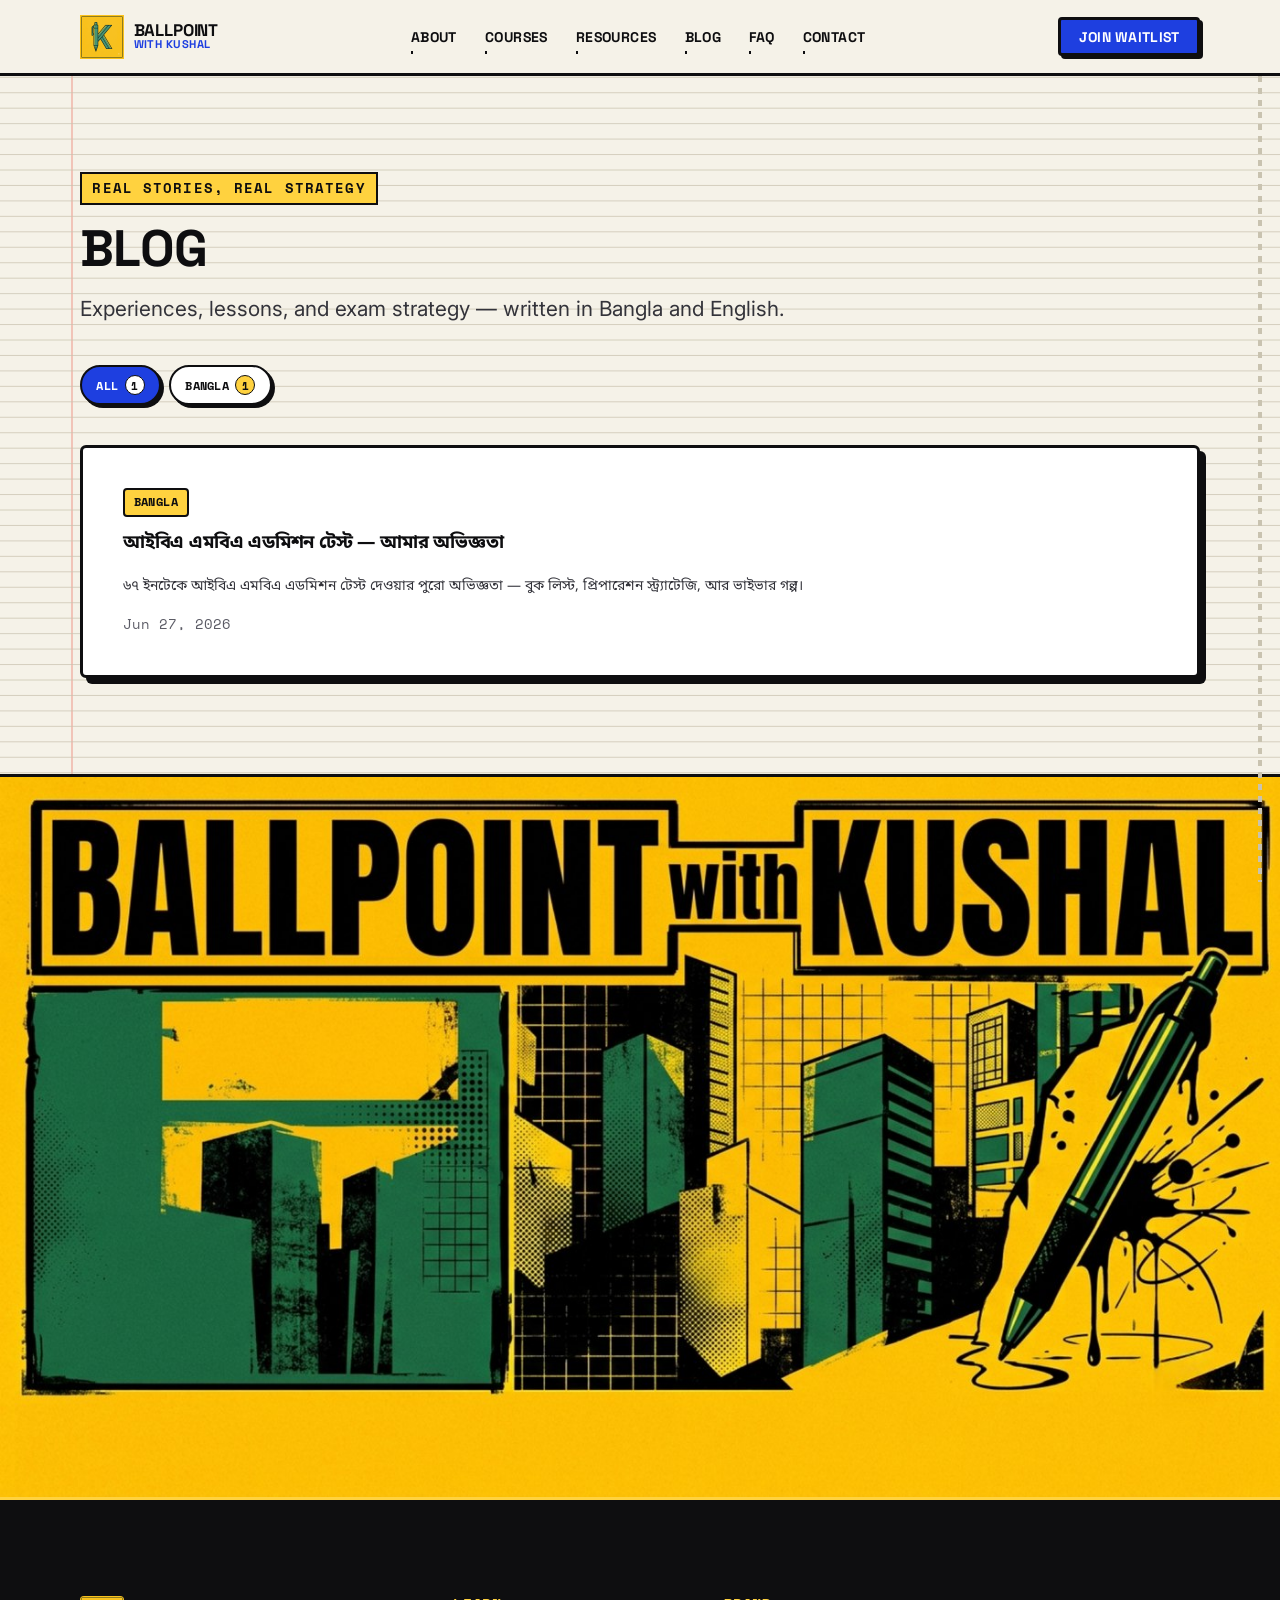
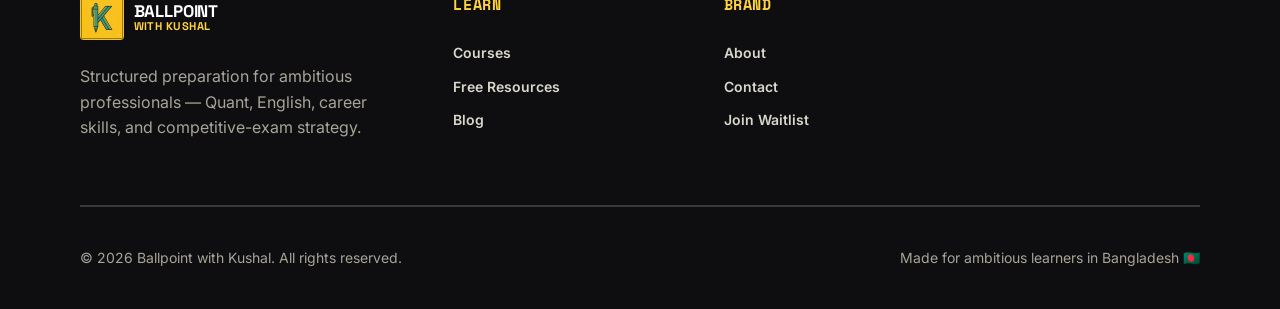
==== blog.html @ 102af257 "Add files via upload" ====
<!DOCTYPE html>
<html lang="en">
<head>
  <meta charset="UTF-8" />
  <meta name="viewport" content="width=device-width, initial-scale=1.0" />
  <title>Blog — Ballpoint with Kushal</title>
  <meta name="description" content="Real experiences, exam strategy, and lessons from IBA MBA admission, bank job preparation, and self-study — written in Bangla and English." />
  <meta property="og:title" content="Blog — Ballpoint with Kushal" />
  <meta property="og:description" content="Real experiences and exam strategy, in Bangla and English." />
  <meta property="og:image" content="assets/images/og-image.svg" />
  <meta name="theme-color" content="#0E0E10" />
  <link rel="icon" type="image/png" sizes="32x32" href="assets/logos/favicon-32.png" />
  <link rel="icon" type="image/png" sizes="64x64" href="assets/logos/favicon-64.png" />

  <link rel="preconnect" href="https://fonts.googleapis.com" />
  <link rel="preconnect" href="https://fonts.gstatic.com" crossorigin />
  <link href="https://fonts.googleapis.com/css2?family=Inter:wght@400;500;600;700&family=Space+Grotesk:wght@500;600;700&family=Space+Mono:wght@400;700&family=Noto+Sans+Bengali:wght@400;500;600;700&display=swap" rel="stylesheet" />

  <link rel="stylesheet" href="css/styles.css" />
  <link rel="stylesheet" href="css/components.css" />
  <link rel="stylesheet" href="css/utilities.css" />
  <link rel="stylesheet" href="css/responsive.css" />
  <link rel="stylesheet" href="css/library.css" />
  <link rel="stylesheet" href="css/blog.css" />
</head>

<body>
  <a class="skip-link" href="#main">Skip to content</a>
  <div class="bg-grid" aria-hidden="true" id="bgGrid"></div>

  <header class="navbar" id="top">
    <nav class="container navbar__inner" aria-label="Primary">
      <a class="navbar__logo" href="index.html" aria-label="Ballpoint with Kushal — home">
        <img src="assets/logos/logo-icon.png" alt="" width="44" height="44" />
        <span class="navbar__logo-text"><strong>BALLPOINT</strong><span>WITH KUSHAL</span></span>
      </a>
      <ul class="navbar__links">
        <li><a href="index.html#about">About</a></li>
        <li><a href="index.html#courses">Courses</a></li>
        <li><a href="resources.html">Resources</a></li>
        <li><a href="blog.html">Blog</a></li>
        <li><a href="index.html#faq">FAQ</a></li>
        <li><a href="index.html#contact">Contact</a></li>
      </ul>
      <div class="navbar__actions">
        <a class="btn btn--primary btn--sm" href="index.html#waitlist">Join Waitlist</a>
      </div>
      <button class="hamburger" aria-label="Open menu" aria-controls="mobileDrawer" aria-expanded="false">
        <span></span><span></span><span></span>
      </button>
    </nav>
  </header>

  <div class="mobile-drawer" id="mobileDrawer">
    <a href="index.html#about">About</a>
    <a href="index.html#courses">Courses</a>
    <a href="resources.html">Resources</a>
    <a href="blog.html">Blog</a>
    <a href="index.html#faq">FAQ</a>
    <a href="index.html#contact">Contact</a>
    <a class="btn btn--primary btn--full mt-sm" href="index.html#waitlist">Join Waitlist</a>
  </div>

  <div class="scroll-rule" aria-hidden="true"></div>
  <div class="scroll-ball" id="scrollBall" aria-hidden="true">
    <svg class="nib-body" viewBox="0 0 28 28" xmlns="http://www.w3.org/2000/svg">
      <rect x="9" y="2" width="10" height="18" rx="2" fill="#1E3FE0" stroke="#0E0E10" stroke-width="2"/>
      <polygon points="9,20 19,20 14,27" fill="#0E0E10"/>
    </svg>
  </div>

  <main id="main">
    <!-- ==================================================================
         BLOG LISTING
         The ONLY files you touch to publish a new post:
         1. Write the post as a .md file, save it in /blog
         2. Add one entry to data/blog.json pointing at that file
         That's it — this page and post.html do the rest automatically.
         ================================================================== -->
    <section class="section lib-hero" aria-labelledby="blog-title">
      <div class="container">
        <div class="section-head" data-reveal>
          <span class="eyebrow">Real stories, real strategy</span>
          <h1 id="blog-title">Blog</h1>
          <p>Experiences, lessons, and exam strategy — written in Bangla and English.</p>
        </div>

        <div class="lib-controls" data-reveal data-reveal-delay="1">
          <div class="lib-filters" id="langFilters"></div>
        </div>

        <div class="blog-grid" id="blogGrid" aria-live="polite"></div>
        <div class="lib-empty" id="blogEmpty">No posts in this language yet.</div>
      </div>
    </section>
  </main>

  <footer class="footer" aria-label="Footer">
    <div class="footer__poster">
      <img src="assets/images/footer-poster.jpg" alt="Ballpoint with Kushal — brand artwork" loading="lazy" />
    </div>
    <div class="container">
      <div class="footer__grid">
        <div class="footer__brand">
          <div class="footer__logo">
            <img src="assets/logos/logo-icon.png" alt="" width="44" height="44" />
            <span class="navbar__logo-text footer__logo-text"><strong>BALLPOINT</strong><span>WITH KUSHAL</span></span>
          </div>
          <p>Structured preparation for ambitious professionals — Quant, English, career skills, and competitive-exam strategy.</p>
        </div>
        <div class="footer__col">
          <h4>Learn</h4>
          <a href="index.html#courses">Courses</a>
          <a href="resources.html">Free Resources</a>
          <a href="blog.html">Blog</a>
        </div>
        <div class="footer__col">
          <h4>Brand</h4>
          <a href="index.html#about">About</a>
          <a href="index.html#contact">Contact</a>
          <a href="index.html#waitlist">Join Waitlist</a>
        </div>
      </div>
      <div class="footer__bottom">
        <span>© <span data-year>2026</span> Ballpoint with Kushal. All rights reserved.</span>
        <span>Made for ambitious learners in Bangladesh 🇧🇩</span>
      </div>
    </div>
  </footer>

  <script src="js/navigation.js" defer></script>
  <script src="js/animations.js" defer></script>
  <script src="js/blog.js" defer></script>
</body>
</html>
---- css/styles.css ----
/* ============================================================================
   BALLPOINT WITH KUSHAL — styles.css  (NEOBRUTALIST EDITION)
   Base layer: design tokens, reset, typography, layout primitives.

   DESIGN DIRECTION
   The brand is a ballpoint pen marking an exam paper: thick ink borders,
   hard offset shadows (no blur), warm paper background, and one loud
   accent colour pulled straight from the hero portrait's halftone yellow.
   Nothing here is rounded-soft or gradient-blurred on purpose — that was
   the old direction. This is closer to a stamped answer sheet than a SaaS
   landing page.

   HOW THIS FILE IS ORGANISED
   1. Design tokens (CSS variables)  <-- EDIT COLOURS, FONTS & SPACING HERE ONLY
   2. Reset & base elements
   3. Typography
   4. Layout primitives (container, section, grid)
   5. Section-specific base styles
   ============================================================================ */

/* ----------------------------------------------------------------------------
   1. DESIGN TOKENS  —  the ONLY place you should change colours / fonts / spacing
   ---------------------------------------------------------------------------- */
:root {
  /* Brand colours — pulled from the hero portrait's duotone treatment */
  --ink: #0E0E10;              /* near-black: text, borders, default ink */
  --paper: #F5F2E8;            /* warm off-white: page background, "paper" */
  --paper-alt: #ECE6D6;        /* slightly deeper paper tone for alt sections */
  --ballpoint: #1E3FE0;        /* saturated true blue: primary accent */
  --ballpoint-dark: #142BA0;
  --exam-yellow: #FFD23F;      /* halftone yellow from the hero art: highlight accent */
  --correct-green: #0F8A4F;    /* exam-pass green: secondary accent */
  --alert-red: #E8432F;        /* used sparingly: "problem" column, urgent CTAs */
  --white: #FFFFFF;

  /* Legacy variable names kept as aliases so nothing silently breaks if a
     class still references the old soft-theme tokens. */
  --color-primary: var(--ballpoint);
  --color-primary-dark: var(--ballpoint-dark);
  --color-primary-light: #DCE3FB;
  --color-secondary: var(--correct-green);
  --color-secondary-dark: #0B6B3D;
  --color-secondary-light: #D6F0E1;
  --color-text: var(--ink);
  --color-text-soft: #33333A;
  --color-text-muted: #5C5C66;
  --color-bg: var(--paper);
  --color-surface: var(--white);
  --color-border: var(--ink);
  --color-border-soft: #C9C3B0;

  /* Old gradient tokens are retired — neobrutalism uses flat colour, not
     gradients or blur. Kept defined (flat, not blurred) only so any
     leftover .text-gradient usage doesn't break visually. */
  --gradient-brand: var(--ballpoint);
  --gradient-brand-soft: var(--exam-yellow);

  /* Typography
     Display: Space Grotesk — blocky, geometric, exam-paper energy
     Body:    Inter — stays neutral and readable
     Mono:    Space Mono — question numbers, stats, meta tags */
  --font-display: 'Space Grotesk', 'Arial Black', sans-serif;
  --font-body: 'Inter', system-ui, sans-serif;
  --font-mono: 'Space Mono', 'Courier New', monospace;
  --font-bangla: 'Noto Sans Bengali', 'Inter', system-ui, sans-serif;

  /* Fluid type scale (clamp = scales smoothly between mobile & desktop) */
  --fs-hero: clamp(2.5rem, 6vw + 1rem, 4.75rem);
  --fs-h1: clamp(2.1rem, 3.8vw + 1rem, 3.2rem);
  --fs-h2: clamp(1.7rem, 2.6vw + 0.8rem, 2.6rem);
  --fs-h3: clamp(1.25rem, 1.2vw + 0.8rem, 1.5rem);
  --fs-lead: clamp(1.05rem, 0.6vw + 0.9rem, 1.3rem);
  --fs-body: 1rem;
  --fs-small: 0.875rem;

  /* Spacing scale */
  --space-xs: 0.5rem;
  --space-sm: 1rem;
  --space-md: 1.5rem;
  --space-lg: 2.5rem;
  --space-xl: 4rem;
  --space-2xl: 6rem;

  /* Radius & shadow — neobrutalist: sharp corners, hard offset shadows,
     NO blur, NO soft glow. Shadow is a solid block of ink offset from
     the element, like a card stamped slightly off-register. */
  --radius-sm: 4px;
  --radius-md: 6px;
  --radius-lg: 8px;
  --radius-pill: 999px;       /* kept for status pills/chips only */
  --border-w: 3px;
  --shadow-offset: 6px;
  --shadow-sm: 4px 4px 0 var(--ink);
  --shadow-md: var(--shadow-offset) var(--shadow-offset) 0 var(--ink);
  --shadow-lg: 9px 9px 0 var(--ink);
  --shadow-glow: var(--shadow-offset) var(--shadow-offset) 0 var(--ballpoint);

  /* Layout */
  --container-max: 1200px;
  --navbar-height: 76px;

  /* Motion */
  --ease: cubic-bezier(0.4, 0, 0.2, 1);
  --transition: 0.15s var(--ease);
}

/* ----------------------------------------------------------------------------
   2. RESET & BASE
   ---------------------------------------------------------------------------- */
*, *::before, *::after { box-sizing: border-box; margin: 0; padding: 0; }

html {
  scroll-behavior: smooth;
  scroll-padding-top: var(--navbar-height);
  -webkit-text-size-adjust: 100%;
}

@media (prefers-reduced-motion: reduce) {
  html { scroll-behavior: auto; }
  *, *::before, *::after {
    animation-duration: 0.001ms !important;
    transition-duration: 0.001ms !important;
    animation-iteration-count: 1 !important;
  }
}

body {
  font-family: var(--font-body);
  font-size: var(--fs-body);
  line-height: 1.6;
  color: var(--color-text);
  background: var(--paper);
  -webkit-font-smoothing: antialiased;
  text-rendering: optimizeLegibility;
  overflow-x: hidden;
  position: relative;
}

img, svg, video { max-width: 100%; height: auto; display: block; }
a { color: inherit; text-decoration: none; }
ul { list-style: none; }
button { font-family: inherit; cursor: pointer; border: none; background: none; }
input, textarea, select { font-family: inherit; font-size: inherit; }

/* Accessible focus ring for keyboard navigation — thick and high-contrast,
   matching the brand rather than a generic blue glow */
:focus-visible {
  outline: 3px solid var(--ballpoint);
  outline-offset: 2px;
  border-radius: 2px;
}

.skip-link {
  position: absolute; left: -9999px; top: 0;
  background: var(--ink); color: var(--paper);
  padding: 0.75rem 1.25rem; z-index: 1000;
  font-weight: 700; font-family: var(--font-mono);
}
.skip-link:focus { left: 0; }

/* ----------------------------------------------------------------------------
   3. TYPOGRAPHY
   ---------------------------------------------------------------------------- */
h1, h2, h3, h4 {
  font-family: var(--font-display);
  line-height: 1.08;
  font-weight: 700;
  letter-spacing: -0.01em;
  color: var(--color-text);
}
h1 { font-size: var(--fs-h1); text-transform: uppercase; }
h2 { font-size: var(--fs-h2); text-transform: uppercase; }
h3 { font-size: var(--fs-h3); font-weight: 700; }
p  { color: var(--color-text-soft); }

.lead { font-size: var(--fs-lead); color: var(--color-text-soft); }

/* "Gradient text" helper retired in favour of an animated ballpoint
   highlight mark — the yellow sweeps in left-to-right like a highlighter.
   IMPORTANT: this no longer fires on a fixed page-load timer (that raced
   against the parent [data-reveal] element's own fade-in and could finish
   invisibly before the parent ever became visible). Instead it starts
   at 0% and only animates once animations.js adds .is-revealed to it —
   the same scroll-triggered mechanism used for everything else. */
.text-gradient {
  position: relative;
  color: var(--ink);
  padding: 0.05em 0.2em 0.1em;
  z-index: 0;
}
/* The highlight itself is a separate ::before layer rather than a flat
   background-color, for two reasons: (1) an SVG marker-stroke shape gives
   it a wobbly hand-drawn edge instead of a perfect rectangle, and (2) a
   feTurbulence-based grain filter inside that same SVG gives it real
   surface texture, like ink soaking unevenly into paper, instead of a
   flat digital block of colour. Both are baked into one inline SVG data
   URI so there's no extra image request. */
.text-gradient::before {
  content: "";
  position: absolute;
  left: -0.05em; right: -0.05em; top: 0.08em; bottom: 0.02em;
  z-index: -1;
  background-image: url("data:image/svg+xml,%3Csvg xmlns='http://www.w3.org/2000/svg' viewBox='0 0 400 60' preserveAspectRatio='none'%3E%3Cfilter id='n'%3E%3CfeTurbulence type='fractalNoise' baseFrequency='0.9' numOctaves='2' result='t'/%3E%3CfeColorMatrix in='t' type='matrix' values='0 0 0 0 0  0 0 0 0 0  0 0 0 0 0  0.7 0.7 0.7 0 -0.65'/%3E%3CfeComposite operator='in' in2='SourceGraphic'/%3E%3C/filter%3E%3Cpath id='p' d='M3,11 C2,7 6,4 14,4 L388,3 C395,3 398,8 397,16 L396,46 C397,53 392,57 384,56 L12,57 C5,57 2,53 3,46 Z' fill='%23FFD23F'/%3E%3Cuse href='%23p' filter='url(%23n)' opacity='0.55'/%3E%3C/svg%3E");
  background-repeat: no-repeat;
  background-size: 100% 100%;
  background-position: left center;
  clip-path: inset(0 100% 0 0);
  transition: clip-path 0.6s ease-out;
}
.text-gradient.is-revealed::before {
  clip-path: inset(0 0 0 0);
}
@media (prefers-reduced-motion: reduce) {
  .text-gradient::before { transition: none; clip-path: inset(0 0 0 0); }
}

/* Monospace utility for stats, meta tags, question counters */
.mono { font-family: var(--font-mono); }

/* Bangla content gets the Bengali-script font instead of Inter/Space
   Grotesk, neither of which contain Bengali glyphs and would otherwise
   render as blank tofu boxes. Apply lang="bn" on any wrapping element
   (used by the blog post template). */
[lang="bn"] { font-family: var(--font-bangla); }
[lang="bn"] h1, [lang="bn"] h2, [lang="bn"] h3, [lang="bn"] h4 { font-family: var(--font-bangla); text-transform: none; }

/* ----------------------------------------------------------------------------
   4. LAYOUT PRIMITIVES
   ---------------------------------------------------------------------------- */
.container {
  width: 100%;
  max-width: var(--container-max);
  margin-inline: auto;
  padding-inline: clamp(1.25rem, 4vw, 2.5rem);
}

.section { padding-block: var(--space-2xl); }
.section--tight { padding-block: var(--space-xl); }
.section--alt { background: var(--paper-alt); border-top: var(--border-w) solid var(--ink); border-bottom: var(--border-w) solid var(--ink); }

.section-head { max-width: 720px; margin-bottom: var(--space-lg); }
.section-head--center { margin-inline: auto; text-align: center; }
.eyebrow {
  display: inline-flex;
  align-items: center;
  gap: 0.4em;
  font-family: var(--font-mono);
  font-size: var(--fs-small);
  font-weight: 700;
  letter-spacing: 0.08em;
  text-transform: uppercase;
  color: var(--ink);
  background: var(--exam-yellow);
  border: 2px solid var(--ink);
  padding: 0.2rem 0.65rem;
  margin-bottom: var(--space-sm);
  transform-origin: left center;
  transform: scaleX(0);
  transition: transform 0.35s var(--ease);
}
.eyebrow.is-revealed { transform: scaleX(1); }
@media (prefers-reduced-motion: reduce) {
  .eyebrow { transform: scaleX(1); transition: none; }
}
.section-head p { margin-top: var(--space-sm); font-size: var(--fs-lead); }

.grid { display: grid; gap: var(--space-md); }
.grid--2 { grid-template-columns: repeat(2, 1fr); }
.grid--3 { grid-template-columns: repeat(3, minmax(0, 1fr)); }
.grid--4 { grid-template-columns: repeat(4, minmax(0, 1fr)); }
.grid--auto { grid-template-columns: repeat(auto-fit, minmax(260px, 1fr)); }

/* ----------------------------------------------------------------------------
   5. BACKGROUND — RULED NOTEBOOK GRID
   Replaces the old soft-blob decoration. A fixed full-page backdrop of thin
   ruled lines (like exam/notebook paper), subtle enough to sit behind all
   content without competing with it. Toggled on <body> via main.js so it
   can be paused for prefers-reduced-motion.
   ---------------------------------------------------------------------------- */
.bg-grid {
  position: fixed; inset: 0; z-index: -1; width: 100%; height: 100%;
  pointer-events: none;
}
.bg-grid svg { width: 100%; height: 100%; }
.bg-grid .gline { stroke: var(--color-border-soft); stroke-width: 1; }
.bg-grid .gline--margin { stroke: rgba(232,67,47,0.35); stroke-width: 1.5; }

.bg-decor { position: relative; overflow: hidden; }
.bg-decor > * { position: relative; z-index: 1; }
---- css/components.css ----
/* ============================================================================
   BALLPOINT WITH KUSHAL — components.css  (NEOBRUTALIST EDITION)
   Reusable UI components. Each block is independent — copy a block to reuse a
   component on any page. Components read colours from styles.css tokens.

   CONTENTS
   - Buttons
   - Badges / pills / chips
   - Navbar + hamburger + mobile drawer
   - Hero
   - Feature / value cards
   - Course cards
   - Ebook cards
   - Resource cards
   - YouTube cards
   - Testimonial carousel + stats
   - Forms (waitlist / newsletter / contact)
   - FAQ accordion
   - Footer
   - Scroll progress: ballpoint nib
   - Scroll-reveal animation base
   ============================================================================ */

/* ---------------------------------- BUTTONS -------------------------------- */
.btn {
  display: inline-flex; align-items: center; justify-content: center; gap: 0.5rem;
  font-family: var(--font-display); font-weight: 700; font-size: var(--fs-body);
  text-transform: uppercase; letter-spacing: 0.02em;
  padding: 0.85rem 1.6rem; border-radius: var(--radius-sm);
  border: var(--border-w) solid var(--ink);
  transition: transform var(--transition), box-shadow var(--transition);
  white-space: nowrap; line-height: 1;
  box-shadow: var(--shadow-md);
  position: relative; overflow: hidden;
}
.btn::after {
  content: ""; position: absolute; left: 0; bottom: 0; height: 3px; width: 0;
  background: currentColor; opacity: 0.35;
  transition: width 0.25s var(--ease);
}
.btn:hover::after { width: 100%; }
.btn:hover { transform: translate(-2px, -2px); box-shadow: 8px 8px 0 var(--ink); }
.btn:active { transform: translate(2px, 2px); box-shadow: 2px 2px 0 var(--ink); }

.btn--primary { background: var(--ballpoint); color: var(--white); }
.btn--secondary { background: var(--white); color: var(--ink); }
.btn--ghost { background: var(--exam-yellow); color: var(--ink); border-color: var(--ink); }
.btn--ghost:hover { background: var(--ink); color: var(--exam-yellow); }

.btn--full { width: 100%; }
.btn--sm { padding: 0.6rem 1.1rem; font-size: var(--fs-small); box-shadow: 3px 3px 0 var(--ink); }
.btn--sm:hover { box-shadow: 5px 5px 0 var(--ink); }

/* ---------------------------- BADGES / CHIPS ------------------------------- */
.badge {
  display: inline-flex; align-items: center; gap: 0.4rem;
  font-family: var(--font-mono);
  font-size: 0.75rem; font-weight: 700; letter-spacing: 0.03em;
  padding: 0.3rem 0.7rem; border-radius: var(--radius-sm);
  text-transform: uppercase;
  border: 2px solid var(--ink);
}
.badge--brand { background: var(--ballpoint); color: var(--white); }
.badge--soft { background: var(--white); color: var(--ink); }
.badge--green { background: var(--correct-green); color: var(--white); }
.badge--muted { background: var(--paper-alt); color: var(--color-text-muted); }

.status-pill { font-family: var(--font-mono); font-size: 0.7rem; font-weight: 700; padding: 0.25rem 0.6rem; border-radius: var(--radius-sm); border: 2px solid var(--ink); text-transform: uppercase; }
.status-waitlist { background: var(--white); color: var(--ink); }
.status-enrolling { background: var(--exam-yellow); color: var(--ink); }
.status-live { background: var(--correct-green); color: var(--white); }
.status-coming-soon { background: var(--paper-alt); color: var(--color-text-muted); }
.status-available { background: var(--correct-green); color: var(--white); }

/* Trust indicators row under hero */
.trust { display: flex; flex-wrap: wrap; gap: 0.75rem 1rem; align-items: center; margin-top: var(--space-md); }
.trust__item {
  display: flex; align-items: center; gap: 0.5rem;
  font-size: var(--fs-small); color: var(--ink); font-weight: 700;
  background: var(--white); border: 2px solid var(--ink);
  padding: 0.4rem 0.75rem; border-radius: var(--radius-sm);
  box-shadow: 3px 3px 0 var(--ink);
}
.trust__item svg { width: 18px; height: 18px; color: var(--correct-green); flex-shrink: 0; }

/* ----------------------------------- NAVBAR -------------------------------- */
.navbar {
  position: sticky; top: 0; z-index: 100;
  height: var(--navbar-height);
  background: var(--paper);
  border-bottom: var(--border-w) solid var(--ink);
  transition: background var(--transition);
}
.navbar__inner { height: 100%; display: flex; align-items: center; justify-content: space-between; gap: var(--space-md); }
.navbar__logo { display: flex; align-items: center; gap: 0.6rem; }
.navbar__logo img { height: 44px; width: 44px; flex-shrink: 0; }
.navbar__logo-text { display: flex; flex-direction: column; line-height: 1.05; font-family: var(--font-display); }
.navbar__logo-text strong { font-size: 1.05rem; font-weight: 700; color: var(--ink); letter-spacing: -0.01em; }
.navbar__logo-text span { font-size: 0.7rem; font-weight: 700; color: var(--ballpoint); letter-spacing: 0.04em; }

.navbar__links { display: flex; align-items: center; gap: 1.75rem; }
.navbar__links a {
  font-family: var(--font-display); font-size: var(--fs-small); font-weight: 700;
  text-transform: uppercase; letter-spacing: 0.03em;
  color: var(--ink); position: relative; transition: color var(--transition);
}
.navbar__links a:hover { color: var(--ballpoint); }
.navbar__links a::after {
  content: ""; position: absolute; left: 0; bottom: -8px; height: 3px; width: 0;
  background: var(--exam-yellow); border: 1.5px solid var(--ink); transition: width var(--transition);
}
.navbar__links a:hover::after { width: 100%; }
.navbar__actions { display: flex; align-items: center; gap: 0.75rem; }

.hamburger { display: none; width: 44px; height: 44px; flex-direction: column; justify-content: center; align-items: center; gap: 5px; border: 2px solid var(--ink); border-radius: var(--radius-sm); background: var(--white); }
.hamburger span { display: block; width: 22px; height: 3px; background: var(--ink); transition: transform var(--transition), opacity var(--transition); }
.hamburger[aria-expanded="true"] span:nth-child(1) { transform: translateY(7px) rotate(45deg); }
.hamburger[aria-expanded="true"] span:nth-child(2) { opacity: 0; }
.hamburger[aria-expanded="true"] span:nth-child(3) { transform: translateY(-7px) rotate(-45deg); }

.mobile-drawer {
  position: fixed; inset: var(--navbar-height) 0 0 0; z-index: 99;
  background: var(--paper); border-top: var(--border-w) solid var(--ink);
  transform: translateX(100%); transition: transform 0.3s var(--ease);
  padding: var(--space-lg); display: flex; flex-direction: column; gap: var(--space-md);
  overflow-y: auto;
}
.mobile-drawer.is-open { transform: translateX(0); }
.mobile-drawer a { font-family: var(--font-display); font-size: 1.2rem; font-weight: 700; text-transform: uppercase; color: var(--ink); padding: 0.5rem 0; border-bottom: 2px solid var(--color-border-soft); }

/* ------------------------------------ HERO --------------------------------- */
.hero { padding-block: clamp(2.5rem, 6vw, 4.5rem); }
.hero__grid { display: grid; grid-template-columns: 1.1fr 0.9fr; gap: var(--space-xl); align-items: center; }
.hero__eyebrow { margin-bottom: var(--space-sm); }
.hero h1 { font-size: var(--fs-hero); margin-bottom: var(--space-md); }
.hero__sub { font-size: var(--fs-lead); max-width: 46ch; margin-bottom: var(--space-lg); color: var(--color-text-soft); }
.hero__cta { display: flex; flex-wrap: wrap; gap: 0.85rem; align-items: center; }
.hero__photo { position: relative; }
.hero__photo img {
  width: 100%; border: var(--border-w) solid var(--ink);
  border-radius: var(--radius-md); box-shadow: var(--shadow-lg);
}
.hero__chip {
  position: absolute; background: var(--exam-yellow); border: 2.5px solid var(--ink); box-shadow: 4px 4px 0 var(--ink);
  border-radius: var(--radius-sm); padding: 0.7rem 1rem; display: flex; align-items: center; gap: 0.6rem;
  font-family: var(--font-mono); font-size: var(--fs-small); font-weight: 700; color: var(--ink);
  opacity: 0; animation: chip-stamp 0.5s cubic-bezier(0.34, 1.56, 0.64, 1) forwards;
}
.hero__chip--tl { top: 1.25rem; left: -1.25rem; --chip-rot: -3deg; animation-delay: 0.9s; }
.hero__chip--br { bottom: 1.25rem; right: -1.25rem; --chip-rot: 3deg; background: var(--white); animation-delay: 1.1s; }
.hero__chip--mr { top: 50%; right: -1.25rem; transform: translateY(-50%) rotate(var(--chip-rot)); --chip-rot: -2deg; animation-delay: 1.3s; }
.hero__chip .dot { width: 10px; height: 10px; border-radius: 50%; background: var(--correct-green); border: 1.5px solid var(--ink); }
@keyframes chip-stamp {
  0% { opacity: 0; transform: rotate(var(--chip-rot)) scale(1.8); }
  60% { opacity: 1; transform: rotate(var(--chip-rot)) scale(0.96); }
  100% { opacity: 1; transform: rotate(var(--chip-rot)) scale(1); }
}
@keyframes chip-stamp-mr {
  0% { opacity: 0; transform: translateY(-50%) rotate(var(--chip-rot)) scale(1.8); }
  60% { opacity: 1; transform: translateY(-50%) rotate(var(--chip-rot)) scale(0.96); }
  100% { opacity: 1; transform: translateY(-50%) rotate(var(--chip-rot)) scale(1); }
}
.hero__chip--mr { animation: chip-stamp-mr 0.5s cubic-bezier(0.34, 1.56, 0.64, 1) forwards; animation-delay: 1.3s; }
@media (prefers-reduced-motion: reduce) {
  .hero__chip { animation: none; opacity: 1; transform: rotate(var(--chip-rot)); }
  .hero__chip--mr { transform: translateY(-50%) rotate(var(--chip-rot)); }
}

/* ------------------------- FEATURE / VALUE CARDS --------------------------- */
.card {
  background: var(--white); border: var(--border-w) solid var(--ink);
  border-radius: var(--radius-md); padding: var(--space-lg);
  box-shadow: var(--shadow-md);
  transition: transform 0.22s cubic-bezier(0.22, 1, 0.36, 1), box-shadow 0.22s cubic-bezier(0.22, 1, 0.36, 1);
  will-change: transform;
}
.card:hover {
  transform: translate(-4px, -6px);
  box-shadow: 10px 12px 0 var(--ink);
}
.card:active {
  transform: translate(-1px, -1px);
  box-shadow: 5px 6px 0 var(--ink);
  transition-duration: 0.08s;
}
.card__icon {
  width: 52px; height: 52px; border-radius: var(--radius-sm); display: grid; place-items: center;
  background: var(--exam-yellow); border: 2px solid var(--ink); color: var(--ink); margin-bottom: var(--space-md);
}
.card__icon svg { width: 26px; height: 26px; }
.card h3 { margin-bottom: 0.6rem; text-transform: none; }
.card p { font-size: var(--fs-body); }

.compare { display: grid; grid-template-columns: 1fr 1fr; gap: var(--space-md); }
.compare__col { border-radius: var(--radius-md); padding: var(--space-lg); border: var(--border-w) solid var(--ink); }
.compare__col--problem { background: #FBDFD9; box-shadow: var(--shadow-md); }
.compare__col--solution { background: var(--color-secondary-light); box-shadow: 6px 6px 0 var(--correct-green); }
.compare__col h3 { margin-bottom: var(--space-sm); text-transform: uppercase; }
.compare__list li { display: flex; gap: 0.6rem; align-items: flex-start; padding: 0.45rem 0; color: var(--color-text-soft); font-weight: 500; }
.compare__list li svg { width: 20px; height: 20px; flex-shrink: 0; margin-top: 2px; }
.compare__col--problem li svg { color: var(--alert-red); }
.compare__col--solution li svg { color: var(--color-secondary-dark); }

/* ------------------------------ ABOUT TIMELINE ----------------------------- */
.about__grid { display: grid; grid-template-columns: 0.85fr 1.15fr; gap: var(--space-xl); align-items: center; }
.about__photo img { border: var(--border-w) solid var(--ink); border-radius: var(--radius-md); box-shadow: var(--shadow-md); }
.about__roles { display: flex; flex-wrap: wrap; gap: 0.5rem; margin: var(--space-md) 0 var(--space-lg); }
.timeline { position: relative; list-style: none; counter-reset: tl; padding-left: 3rem; margin: 0; }
.timeline::before { content: ""; position: absolute; left: 13px; top: 10px; bottom: 10px; width: 3px; background: var(--ink); }
.timeline__item { position: relative; counter-increment: tl; padding-bottom: var(--space-lg); }
.timeline__item:last-child { padding-bottom: 0; }
.timeline__item::before {
  content: counter(tl);
  position: absolute; left: -3rem; top: 0;
  width: 28px; height: 28px; border-radius: 50%;
  background: var(--exam-yellow); border: 2.5px solid var(--ink);
  color: var(--ink); font-family: var(--font-mono);
  font-weight: 700; font-size: 0.8rem; line-height: 1;
  display: flex; align-items: center; justify-content: center;
}
.timeline__item h4 { font-family: var(--font-display); font-size: 1.05rem; margin-bottom: 0.2rem; text-transform: none; }
.timeline__item span { font-size: var(--fs-small); color: var(--color-text-muted); }
.timeline__item[data-reveal]:nth-child(1) { transition-delay: 0.05s; }
.timeline__item[data-reveal]:nth-child(2) { transition-delay: 0.15s; }
.timeline__item[data-reveal]:nth-child(3) { transition-delay: 0.25s; }
.timeline__item[data-reveal]:nth-child(4) { transition-delay: 0.35s; }
.timeline__item[data-reveal]:nth-child(5) { transition-delay: 0.45s; }
.timeline__item[data-reveal]:nth-child(6) { transition-delay: 0.55s; }

/* ------------------------------- COURSE CARDS ------------------------------ */
.course-card { display: flex; flex-direction: column; }
.course-card__top { display: flex; align-items: center; justify-content: space-between; margin-bottom: var(--space-md); }
.course-card__features { margin: var(--space-md) 0 var(--space-lg); display: grid; gap: 0.55rem; }
.course-card__features li { display: flex; gap: 0.55rem; align-items: flex-start; font-size: var(--fs-small); color: var(--color-text-soft); }
.course-card__features li svg { width: 18px; height: 18px; color: var(--correct-green); flex-shrink: 0; margin-top: 2px; }
.course-card .btn { margin-top: auto; }

/* ------------------------------- EBOOK CARDS ------------------------------- */
.ebook-card { display: flex; flex-direction: column; gap: 0.75rem; }
.ebook-card__cover {
  aspect-ratio: 3 / 4; border-radius: var(--radius-sm); display: grid; place-items: center;
  background: var(--ballpoint); color: var(--white); text-align: center; padding: var(--space-md);
  font-family: var(--font-display); font-weight: 700; font-size: 1.1rem; text-transform: uppercase;
  border: 2.5px solid var(--ink); box-shadow: 5px 5px 0 var(--ink);
}
.ebook-card__cover span { display: block; font-family: var(--font-mono); font-size: var(--fs-small); font-weight: 600; opacity: 0.9; margin-top: 0.5rem; text-transform: none; }
/* When a real cover image is supplied (b.cover in ebooks.json), it fills
   this same slot instead of the flat colour + text block above. */
.ebook-card__cover--img { padding: 0; overflow: hidden; }
.ebook-card__cover--img img { width: 100%; height: 100%; object-fit: cover; display: block; }

/* ------------------------------- QUOTE SECTION -----------------------------
   Deliberately quiet: lots of empty space, one big textured quote mark
   (real SVG grain via feTurbulence, not a flat icon), no card border, no
   CTA. A breathing moment between Why and About. */
.quote-section { padding-block: clamp(4rem, 10vw, 8rem); }
.quote-block {
  max-width: 720px; margin-inline: auto; text-align: center; position: relative;
  padding: var(--space-lg) var(--space-md);
}
.quote-block__mark {
  width: 90px; height: 90px; margin: 0 auto var(--space-sm);
  color: var(--exam-yellow); display: block;
  filter: drop-shadow(2px 2px 0 var(--ink));
}
.quote-block__mark text { fill: currentColor; }
.quote-block__text {
  font-family: var(--font-display); font-weight: 600;
  font-size: clamp(1.5rem, 3vw, 2.4rem); line-height: 1.3;
  color: var(--ink); margin-bottom: var(--space-md);
  text-transform: none; letter-spacing: -0.01em;
}
.quote-block__cite {
  display: block; font-family: var(--font-mono); font-style: normal;
  font-size: var(--fs-small); font-weight: 700; letter-spacing: 0.04em;
  color: var(--color-text-muted); text-transform: uppercase;
}

/* ----------------------------- COMING SOON CARD ---------------------------
   Shown in place of Courses/Ebooks grids when their data file is empty.
   Spans the full grid width via grid-column so it reads as an intentional
   message, not a half-rendered layout. */
.coming-soon-card {
  grid-column: 1 / -1;
  text-align: center;
  background: var(--white); border: var(--border-w) dashed var(--ink);
  border-radius: var(--radius-md); padding: var(--space-xl) var(--space-lg);
  box-shadow: var(--shadow-sm);
}
.coming-soon-card__tag {
  display: inline-block; font-family: var(--font-mono); font-size: 0.75rem; font-weight: 700;
  text-transform: uppercase; letter-spacing: 0.06em;
  background: var(--exam-yellow); color: var(--ink);
  border: 2px solid var(--ink); border-radius: var(--radius-sm);
  padding: 0.25rem 0.7rem; margin-bottom: var(--space-md);
}
.coming-soon-card h3 { margin-bottom: 0.5rem; }
.coming-soon-card p { max-width: 48ch; margin-inline: auto; margin-bottom: var(--space-md); }

/* ----------------------------- RESOURCE CARDS ------------------------------ */
.resource-card { display: flex; align-items: flex-start; gap: var(--space-md); min-width: 0; }
.resource-card .card__icon { margin-bottom: 0; flex-shrink: 0; }
.resource-card > div { min-width: 0; }
.resource-card p { overflow-wrap: break-word; }

/* ----------------------------- YOUTUBE SECTION ----------------------------- */
.video-card { overflow: hidden; padding: 0; }
.video-card__embed { aspect-ratio: 16 / 9; background: var(--ink); position: relative; border-bottom: var(--border-w) solid var(--ink); }
.video-card__embed iframe { width: 100%; height: 100%; border: 0; display: block; }
.video-card__placeholder { width: 100%; height: 100%; display: grid; place-items: center; color: var(--exam-yellow); background: var(--ink); text-align: center; }
.video-card__placeholder svg { width: 56px; height: 56px; }
.video-card__body { padding: var(--space-md); }
.video-card__body h4 { font-family: var(--font-display); font-size: 1.05rem; margin-bottom: 0.35rem; text-transform: none; }

/* ----------------------- TESTIMONIALS + STATS ------------------------------ */
.stats { display: grid; grid-template-columns: repeat(4, 1fr); gap: var(--space-md); margin-bottom: var(--space-xl); }
.stat {
  text-align: center; background: var(--white); border: var(--border-w) solid var(--ink);
  border-radius: var(--radius-md); padding: var(--space-md); box-shadow: var(--shadow-sm);
}
.stat__num { font-family: var(--font-mono); font-size: clamp(2rem, 4vw, 3rem); font-weight: 700; display: inline-block; }
.stat__num--landed { animation: stat-land 0.35s var(--ease); }
@keyframes stat-land {
  0% { transform: scale(1); }
  40% { transform: scale(1.18); color: var(--ballpoint); }
  100% { transform: scale(1); }
}
.stat__num .text-gradient { display: inline; }
.stat__label { font-size: var(--fs-small); color: var(--color-text-muted); font-weight: 700; text-transform: uppercase; letter-spacing: 0.02em; }

.carousel { position: relative; }
.carousel__track { display: flex; overflow: hidden; }
.carousel__slide { min-width: 100%; padding: 0 var(--space-xs); transition: opacity var(--transition); }
.testimonial {
  background: var(--white); border: var(--border-w) solid var(--ink);
  border-radius: var(--radius-md); padding: var(--space-lg); box-shadow: var(--shadow-md);
  max-width: 760px; margin-inline: auto; text-align: center;
}
.testimonial__quote { font-size: var(--fs-lead); color: var(--ink); font-weight: 600; margin-bottom: var(--space-md); }
.testimonial__author { display: flex; align-items: center; justify-content: center; gap: 0.75rem; }
.testimonial__avatar { width: 48px; height: 48px; border-radius: 50%; background: var(--exam-yellow); border: 2.5px solid var(--ink); color: var(--ink); display: grid; place-items: center; font-weight: 700; }
.testimonial__name { font-weight: 700; }
.testimonial__role { font-size: var(--fs-small); color: var(--color-text-muted); }

.carousel__controls { display: flex; justify-content: center; align-items: center; gap: var(--space-md); margin-top: var(--space-md); }
.carousel__btn { width: 44px; height: 44px; border-radius: 50%; background: var(--white); border: 2.5px solid var(--ink); display: grid; place-items: center; transition: var(--transition); box-shadow: 3px 3px 0 var(--ink); }
.carousel__btn:hover { background: var(--exam-yellow); transform: translate(-1px,-1px); box-shadow: 4px 4px 0 var(--ink); }
.carousel__dots { display: flex; gap: 0.5rem; }
.carousel__dot { width: 9px; height: 9px; border-radius: 50%; background: var(--white); border: 1.5px solid var(--ink); transition: var(--transition); }
.carousel__dot.is-active { background: var(--ballpoint); width: 24px; border-radius: var(--radius-pill); }

/* --------------------------------- FORMS ----------------------------------- */
.form-card {
  background: var(--white); border: var(--border-w) solid var(--ink);
  border-radius: var(--radius-md); padding: clamp(1.5rem, 4vw, var(--space-xl));
  box-shadow: var(--shadow-lg); max-width: 560px;
}
/* Wider + no padding so the embedded Google Form's own internal spacing
   doesn't double up with ours, and it has room to breathe at its natural
   width instead of looking squeezed. */
.form-card--embed {
  max-width: 680px;
  padding: 0;
  overflow: hidden;
}
.gform-embed {
  display: block;
  width: 100%;
  height: 920px;
  border: none;
}
@media (max-width: 560px) {
  .gform-embed { height: 1080px; } /* form fields stack taller on narrow screens */
}
.form-field { margin-bottom: var(--space-md); text-align: left; }
.form-field label { display: block; font-family: var(--font-mono); font-size: var(--fs-small); font-weight: 700; margin-bottom: 0.4rem; text-transform: uppercase; }
.form-field input, .form-field select, .form-field textarea {
  width: 100%; padding: 0.85rem 1rem; border: 2.5px solid var(--ink);
  border-radius: var(--radius-sm); background: var(--paper); color: var(--ink);
  transition: box-shadow var(--transition);
}
.form-field input:focus, .form-field select:focus, .form-field textarea:focus {
  outline: none; box-shadow: 4px 4px 0 var(--ballpoint);
}
.form-note { font-size: 0.8rem; color: var(--color-text-muted); margin-top: var(--space-sm); }
.form-success { display: none; padding: var(--space-md); border-radius: var(--radius-sm); border: 2.5px solid var(--ink); background: var(--color-secondary-light); color: var(--color-secondary-dark); font-weight: 700; text-align: center; }
.form-success.is-visible { display: block; }

/* ------------------------------ FAQ ACCORDION ------------------------------ */
.faq { max-width: 800px; margin-inline: auto; }
.faq__item { border-bottom: 2.5px solid var(--ink); }
.faq__q {
  width: 100%; text-align: left; display: flex; justify-content: space-between; align-items: center; gap: var(--space-md);
  padding: var(--space-md) 0; font-family: var(--font-display); font-weight: 700; font-size: 1.05rem; color: var(--ink);
  text-transform: none;
}
.faq__icon { flex-shrink: 0; transition: transform var(--transition); color: var(--ink); }
.faq__q[aria-expanded="true"] .faq__icon { transform: rotate(45deg); color: var(--ballpoint); }
.faq__a { max-height: 0; overflow: hidden; transition: max-height 0.3s var(--ease); }
.faq__a p { padding-bottom: var(--space-md); color: var(--color-text-soft); }

/* --------------------------------- FOOTER ---------------------------------- */
.footer { background: var(--ink); color: #D9D6CC; padding-block: 0 var(--space-lg); border-top: var(--border-w) solid var(--ink); }
.footer__poster { width: 100%; border-bottom: var(--border-w) solid var(--exam-yellow); line-height: 0; }
.footer__poster img { width: 100%; height: auto; display: block; }
.footer .container { padding-top: var(--space-2xl); }
.footer__grid { display: grid; grid-template-columns: 1.5fr 1fr 1fr 1fr; gap: var(--space-xl); }
.footer__logo { display: flex; align-items: center; gap: 0.6rem; margin-bottom: var(--space-md); }
.footer__logo img { height: 44px; width: 44px; flex-shrink: 0; border-radius: var(--radius-sm); }
.footer__logo-text strong { color: var(--white); }
.footer__logo-text span { color: var(--exam-yellow); }
.footer__brand p { color: #A8A496; max-width: 32ch; }
.footer h4 { color: var(--exam-yellow); font-size: 0.95rem; margin-bottom: var(--space-md); font-family: var(--font-mono); letter-spacing: 0.04em; text-transform: uppercase; }
.footer__col a { display: block; padding: 0.35rem 0; color: #D9D6CC; font-size: var(--fs-small); font-weight: 600; transition: color var(--transition); }
.footer__col a:hover { color: var(--exam-yellow); }
.footer__socials { display: flex; gap: 0.75rem; margin-top: var(--space-md); }
.footer__socials a { width: 40px; height: 40px; border-radius: 50%; border: 2px solid #D9D6CC; display: grid; place-items: center; transition: var(--transition); }
.footer__socials a:hover { background: var(--exam-yellow); border-color: var(--exam-yellow); color: var(--ink); transform: translateY(-2px); }
.footer__socials svg { width: 18px; height: 18px; }
.footer__bottom { margin-top: var(--space-xl); padding-top: var(--space-lg); border-top: 2px solid #3A3A3D; display: flex; flex-wrap: wrap; gap: var(--space-sm); justify-content: space-between; font-size: var(--fs-small); color: #A8A496; }

/* --------------------- SCROLL PROGRESS: BALLPOINT NIB ----------------------
   Signature element. A pen-nib marker travels down a vertical "margin rule"
   fixed to the right edge of the viewport, tracking scroll progress — like
   a pen actively marking down the page as you read it. Replaces the old
   floating circular back-to-top button. Click anywhere on the rule to jump;
   clicking the nib itself returns to top.
   ---------------------------------------------------------------------------- */
.scroll-rule {
  position: fixed; top: var(--navbar-height); right: 18px; bottom: 18px; width: 4px;
  background: repeating-linear-gradient(to bottom, var(--color-border-soft) 0 6px, transparent 6px 12px);
  z-index: 90;
}
.scroll-ball {
  position: fixed; right: 6px; top: var(--navbar-height); z-index: 91;
  width: 28px; height: 28px; cursor: pointer;
  transform: translateY(0);
  transition: opacity var(--transition);
  opacity: 0;
}
.scroll-ball.is-visible { opacity: 1; }
.scroll-ball .nib-body {
  width: 100%; height: 100%;
  filter: drop-shadow(2px 2px 0 var(--ink));
}
.scroll-ball.land .nib-body { animation: nib-land 0.3s var(--ease); }
@keyframes nib-land {
  0% { transform: scale(1); }
  40% { transform: scale(0.85, 1.15); }
  100% { transform: scale(1); }
}

/* ----------------------- SCROLL REVEAL ANIMATION BASE ---------------------- */
[data-reveal] { opacity: 0; transform: translateY(20px); transition: opacity 0.5s var(--ease), transform 0.5s var(--ease); }
[data-reveal].is-revealed { opacity: 1; transform: none; }
[data-reveal-delay="1"] { transition-delay: 0.06s; }
[data-reveal-delay="2"] { transition-delay: 0.12s; }
[data-reveal-delay="3"] { transition-delay: 0.18s; }

/* --------------------- HAND-DRAWN SCRIBBLE ANNOTATION ----------------------
   A wobbly pencil/ballpoint circle that draws itself around a CTA to pull
   the eye there — like circling the right answer on an exam paper. Wraps
   a single child (the link/button); the SVG sits absolutely positioned
   over it, slightly larger, and the path animates in via stroke-dasharray
   once the wrapper scrolls into view (driven by animations.js adding
   .is-revealed). After the initial draw-in it redraws itself periodically
   so the emphasis doesn't fade from memory on a long page — but gently,
   not distractingly. */
.scribble-wrap {
  position: relative;
  display: inline-block;
}
.scribble {
  position: absolute;
  top: -16px; left: -14px; right: -14px; bottom: -16px;
  width: calc(100% + 28px); height: calc(100% + 32px);
  pointer-events: none;
  overflow: visible;
  z-index: 2;
}
.scribble__path {
  fill: none;
  stroke: var(--ballpoint);
  stroke-width: 3.5;
  stroke-linecap: round;
  stroke-linejoin: round;
  stroke-dasharray: 700;
  stroke-dashoffset: 700;
  opacity: 0;
}
.scribble-wrap.is-revealed .scribble__path {
  animation: scribble-draw 1.1s ease-out 0.3s forwards, scribble-redraw 4s ease-in-out 2.2s infinite;
}
@keyframes scribble-draw {
  0% { stroke-dashoffset: 700; opacity: 0; }
  8% { opacity: 1; }
  100% { stroke-dashoffset: 0; opacity: 1; }
}
/* Gentle pulse-redraw: briefly fades and redraws to refresh attention
   without looping continuously like a spinner. */
@keyframes scribble-redraw {
  0%, 70% { stroke-dashoffset: 0; opacity: 1; }
  78% { opacity: 0.15; }
  86% { stroke-dashoffset: 700; opacity: 0; }
  87% { stroke-dashoffset: 700; opacity: 1; }
  100% { stroke-dashoffset: 0; opacity: 1; }
}
@media (prefers-reduced-motion: reduce) {
  .scribble__path { stroke-dashoffset: 0; opacity: 1; animation: none; }
}

/* --------------------------- CUSTOM BALLPOINT CURSOR ------------------------
   Replaces the system cursor with a small pen-nib that follows the mouse,
   on devices that actually have a mouse (gated by a (pointer: fine) media
   query check in JS — touch devices never see this, and the real cursor
   stays untouched there since #customCursor is simply never shown).
   Two pieces: #customCursor (the nib that tracks the pointer) and the
   ink-drop ripple spawned on click, appended dynamically by animations.js. */
.has-custom-cursor, .has-custom-cursor * { cursor: none !important; }

#customCursor {
  position: fixed; top: 0; left: 0; width: 26px; height: 26px;
  pointer-events: none; z-index: 9999;
  transform: translate(-4px, -2px) rotate(-8deg);
  transition: transform 0.08s linear, opacity 0.15s ease;
  opacity: 0;
}
#customCursor.is-active { opacity: 1; }
#customCursor.is-down { transform: translate(-4px, -2px) rotate(-8deg) scale(0.85); }
#customCursor.is-link { transform: translate(-4px, -2px) rotate(4deg) scale(1.15); }
#customCursor svg { width: 100%; height: 100%; filter: drop-shadow(1.5px 1.5px 0 var(--ink)); }

.ink-drop {
  position: fixed; width: 10px; height: 10px; border-radius: 50%;
  background: var(--ballpoint); pointer-events: none; z-index: 9998;
  transform: translate(-50%, -50%) scale(1);
  animation: ink-drop-fade 0.5s ease-out forwards;
}
@keyframes ink-drop-fade {
  0% { transform: translate(-50%, -50%) scale(0.4); opacity: 0.8; }
  100% { transform: translate(-50%, -50%) scale(2.6); opacity: 0; }
}
---- css/utilities.css ----
/* ============================================================================
   BALLPOINT WITH KUSHAL — utilities.css
   Single-purpose helper classes. Compose these in HTML to adjust spacing,
   alignment, and visibility without writing new CSS. Keep them generic.
   ============================================================================ */
.text-center { text-align: center; }
.text-left { text-align: left; }

.hidden { display: none !important; }
.block { display: block; }
.flex { display: flex; }
.flex-center { display: flex; align-items: center; justify-content: center; }
.flex-col { flex-direction: column; }
.items-center { align-items: center; }
.justify-between { justify-content: space-between; }
.gap-sm { gap: var(--space-sm); }
.gap-md { gap: var(--space-md); }
.flex-wrap { flex-wrap: wrap; }

.mt-sm { margin-top: var(--space-sm); }
.mt-md { margin-top: var(--space-md); }
.mt-lg { margin-top: var(--space-lg); }
.mb-sm { margin-bottom: var(--space-sm); }
.mb-md { margin-bottom: var(--space-md); }
.mb-lg { margin-bottom: var(--space-lg); }
.mb-0 { margin-bottom: 0; }

.w-full { width: 100%; }
.max-prose { max-width: 65ch; }
.mx-auto { margin-inline: auto; }

.bg-surface { background: var(--color-surface); }
.bg-alt { background: var(--paper-alt); }
.text-muted { color: var(--color-text-muted); }
.text-soft { color: var(--color-text-soft); }

.sr-only {
  position: absolute; width: 1px; height: 1px; padding: 0; margin: -1px;
  overflow: hidden; clip: rect(0,0,0,0); white-space: nowrap; border: 0;
}

.rounded { border-radius: var(--radius-md); }
.rounded-lg { border-radius: var(--radius-lg); }
.shadow { box-shadow: var(--shadow-md); }
---- css/responsive.css ----
/* ============================================================================
   BALLPOINT WITH KUSHAL — responsive.css
   ALL breakpoints live here so responsive behaviour is in one predictable place.
   Breakpoints:
     <= 1024px  tablet
     <= 768px   large mobile / small tablet (navbar collapses to hamburger here)
     <= 560px   phones
   ============================================================================ */
@media (max-width: 1024px) {
  .grid--4 { grid-template-columns: repeat(2, 1fr); }
  .grid--3 { grid-template-columns: repeat(2, 1fr); }
  .stats { grid-template-columns: repeat(2, 1fr); gap: var(--space-lg); }
  .hero__grid { gap: var(--space-lg); }
  .about__grid { gap: var(--space-lg); }
  .footer__grid { grid-template-columns: 1fr 1fr; gap: var(--space-lg); }
  /* Scroll-rule/ball get tight near the edge on tablets — nudge in */
  .scroll-ball { right: 4px; }
  .scroll-rule { right: 14px; }
}
@media (max-width: 768px) {
  .hamburger { display: flex; }
  .navbar__links,
  .navbar__actions { display: none; }
  .hero__grid { grid-template-columns: 1fr; text-align: center; }
  .hero__sub { margin-inline: auto; }
  .hero__cta { justify-content: center; }
  .hero__photo { max-width: 420px; margin-inline: auto; order: -1; }
  .hero__chip { display: none; }
  .about__grid { grid-template-columns: 1fr; }
  .about__photo { max-width: 420px; margin-inline: auto; }
  .compare { grid-template-columns: 1fr; }
  .grid--2 { grid-template-columns: 1fr; }
  .grid--3 { grid-template-columns: 1fr; }
  .section { padding-block: var(--space-xl); }
  .footer__grid { grid-template-columns: 1fr 1fr; }
  /* The ballpoint-nib scroll indicator is a nice-to-have desktop touch;
     on small screens it would overlap content and isn't worth the real
     estate, so it's hidden entirely below 768px. */
  .scroll-rule, .scroll-ball { display: none !important; }
}
@media (max-width: 560px) {
  .grid--4,
  .grid--3,
  .grid--2 { grid-template-columns: 1fr; }
  .stats { grid-template-columns: 1fr 1fr; }
  .footer__grid { grid-template-columns: 1fr; }
  .footer__bottom { flex-direction: column; align-items: flex-start; }
  .btn { width: 100%; }
  .hero__cta { flex-direction: column; }
  .resource-card { flex-direction: column; }
}
@media (min-width: 769px) {
  .mobile-drawer { display: none !important; }
}
---- css/library.css ----
/* ============================================================================
   BALLPOINT WITH KUSHAL — library.css
   Styles specific to the Resource Library page (search input + filter chips).
   Namespaced under .lib- so nothing here collides with components.css.
   ============================================================================ */
.lib-hero .section-head { max-width: 760px; margin-bottom: var(--space-lg); margin-inline: 0; text-align: left; }

.lib-controls {
  display: flex; flex-wrap: wrap; gap: var(--space-md);
  align-items: stretch; margin-bottom: var(--space-lg);
}

.lib-search {
  display: flex; align-items: center; gap: 0.6rem;
  background: var(--white); border: var(--border-w) solid var(--ink);
  border-radius: var(--radius-md); padding: 0.75rem 1rem;
  box-shadow: var(--shadow-sm);
  flex: 1 1 280px; min-width: 240px;
}
.lib-search svg { width: 20px; height: 20px; flex-shrink: 0; }
.lib-search input {
  border: none; outline: none; background: transparent; width: 100%;
  font-family: var(--font-body); font-size: var(--fs-body); color: var(--ink);
}
.lib-search input::placeholder { color: var(--color-text-muted); }

.lib-filters { display: flex; flex-wrap: wrap; gap: 0.5rem; align-items: center; }

.chip {
  display: inline-flex; align-items: center; gap: 0.4rem;
  font-family: var(--font-mono); font-size: 0.78rem; font-weight: 700;
  text-transform: uppercase; letter-spacing: 0.02em;
  background: var(--white); color: var(--ink);
  border: 2.5px solid var(--ink); border-radius: var(--radius-pill);
  padding: 0.5rem 0.9rem;
  box-shadow: 3px 3px 0 var(--ink);
  transition: transform var(--transition), box-shadow var(--transition), background var(--transition), color var(--transition);
}
.chip:hover { transform: translate(-1px, -1px); box-shadow: 4px 4px 0 var(--ink); }
.chip.on { background: var(--ballpoint); color: var(--white); border-color: var(--ink); }
.chip .ct {
  display: inline-flex; align-items: center; justify-content: center;
  min-width: 20px; height: 20px; padding: 0 0.3rem;
  background: var(--exam-yellow); color: var(--ink);
  border: 1.5px solid var(--ink); border-radius: var(--radius-pill);
  font-size: 0.7rem;
}
.chip.on .ct { background: var(--white); }

.card.soon { opacity: 0.7; cursor: default; }
.card.soon:hover { transform: none; box-shadow: var(--shadow-md); }
.card .tag {
  display: inline-block; font-family: var(--font-mono); font-size: 0.72rem; font-weight: 700;
  text-transform: uppercase; letter-spacing: 0.03em;
  background: var(--exam-yellow); color: var(--ink);
  border: 2px solid var(--ink); border-radius: var(--radius-sm);
  padding: 0.2rem 0.55rem; margin-bottom: 0.6rem;
}
.card .meta { font-family: var(--font-mono); font-size: var(--fs-small); color: var(--color-text-muted); margin: 0.4rem 0 0.8rem; }
.card .open { display: inline-flex; align-items: center; gap: 0.35rem; font-family: var(--font-display); font-weight: 700; font-size: var(--fs-small); text-transform: uppercase; color: var(--ballpoint); }
.card .ar { transition: transform var(--transition); }
.card:hover .ar { transform: translateX(3px); }

.lib-empty { display: none; text-align: center; padding: var(--space-xl) 0; color: var(--color-text-muted); font-weight: 600; }
---- css/blog.css ----
/* ============================================================================
   BALLPOINT WITH KUSHAL — blog.css
   Styles specific to blog.html (listing) and post.html (single post).
   Namespaced under .blog- / .post- so nothing collides with components.css.
   ============================================================================ */

/* ------------------------------- LISTING GRID ------------------------------ */
.blog-grid {
  display: grid;
  grid-template-columns: repeat(auto-fit, minmax(280px, 1fr));
  gap: var(--space-md);
}
.blog-card { display: flex; flex-direction: column; gap: 0.5rem; }
.blog-card__lang {
  display: inline-flex; align-self: flex-start;
  font-family: var(--font-mono); font-size: 0.72rem; font-weight: 700;
  text-transform: uppercase; letter-spacing: 0.03em;
  background: var(--exam-yellow); color: var(--ink);
  border: 2px solid var(--ink); border-radius: var(--radius-sm);
  padding: 0.2rem 0.55rem; margin-bottom: 0.4rem;
}
.blog-card h3 { font-size: 1.15rem; text-transform: none; }
.blog-card h3[lang="bn"] { font-family: var(--font-bangla); line-height: 1.4; }
.blog-card p { font-size: var(--fs-small); flex-grow: 1; }
.blog-card p[lang="bn"] { font-family: var(--font-bangla); line-height: 1.7; }
.blog-card__meta { font-size: var(--fs-small); color: var(--color-text-muted); margin-top: 0.4rem; }

/* -------------------------------- SINGLE POST ------------------------------- */
.post__container { max-width: 760px; }
.post__back {
  display: inline-flex; align-items: center; gap: 0.4rem;
  font-family: var(--font-mono); font-size: var(--fs-small); font-weight: 700;
  text-transform: uppercase; color: var(--ballpoint); margin-bottom: var(--space-lg);
}
.post__back:hover { text-decoration: underline; }

.post__loading, .post__error {
  text-align: center; padding: var(--space-xl) 0; color: var(--color-text-muted); font-weight: 600;
}
.post__error a { color: var(--ballpoint); text-decoration: underline; }

#postTitle { margin-bottom: var(--space-sm); }
#postTitle[lang="bn"], #postContent[lang="bn"] #postTitle {
  font-family: var(--font-bangla); text-transform: none; line-height: 1.35;
}
.post__meta {
  display: flex; flex-wrap: wrap; gap: 0.75rem; align-items: center;
  font-family: var(--font-mono); font-size: var(--fs-small); color: var(--color-text-muted);
  margin-bottom: var(--space-xl); padding-bottom: var(--space-md);
  border-bottom: 2px solid var(--color-border-soft);
}

/* Markdown-rendered body. #postContent[lang="bn"] switches the whole
   article (including every heading marked.js generates) to the Bangla
   font and drops the all-caps heading style that suits Latin display
   type but reads badly applied to Bengali script. */
.post__body { font-size: 1.05rem; line-height: 1.8; }
.post__body p { margin-bottom: var(--space-md); color: var(--color-text-soft); }
.post__body h2 {
  margin-top: var(--space-xl); margin-bottom: var(--space-sm);
  font-size: 1.4rem; padding-bottom: 0.4rem; border-bottom: 3px solid var(--exam-yellow);
  display: inline-block;
}
.post__body h3 { margin-top: var(--space-lg); margin-bottom: var(--space-sm); font-size: 1.15rem; }
.post__body ul, .post__body ol { margin: 0 0 var(--space-md) 1.4rem; color: var(--color-text-soft); }
.post__body li { margin-bottom: 0.4rem; }
.post__body strong { color: var(--ink); }
.post__body a { color: var(--ballpoint); text-decoration: underline; }
.post__body blockquote {
  border-left: 4px solid var(--exam-yellow); padding-left: var(--space-md);
  margin: var(--space-md) 0; color: var(--color-text-muted); font-style: italic;
}
.post__body code {
  font-family: var(--font-mono); background: var(--paper-alt); padding: 0.15em 0.4em;
  border-radius: var(--radius-sm); font-size: 0.92em;
}
#postContent[lang="bn"] .post__body { font-family: var(--font-bangla); line-height: 2; }
#postContent[lang="bn"] .post__body h2,
#postContent[lang="bn"] .post__body h3 { font-family: var(--font-bangla); text-transform: none; }
.post__plain { white-space: pre-wrap; font-family: var(--font-bangla); line-height: 2; }
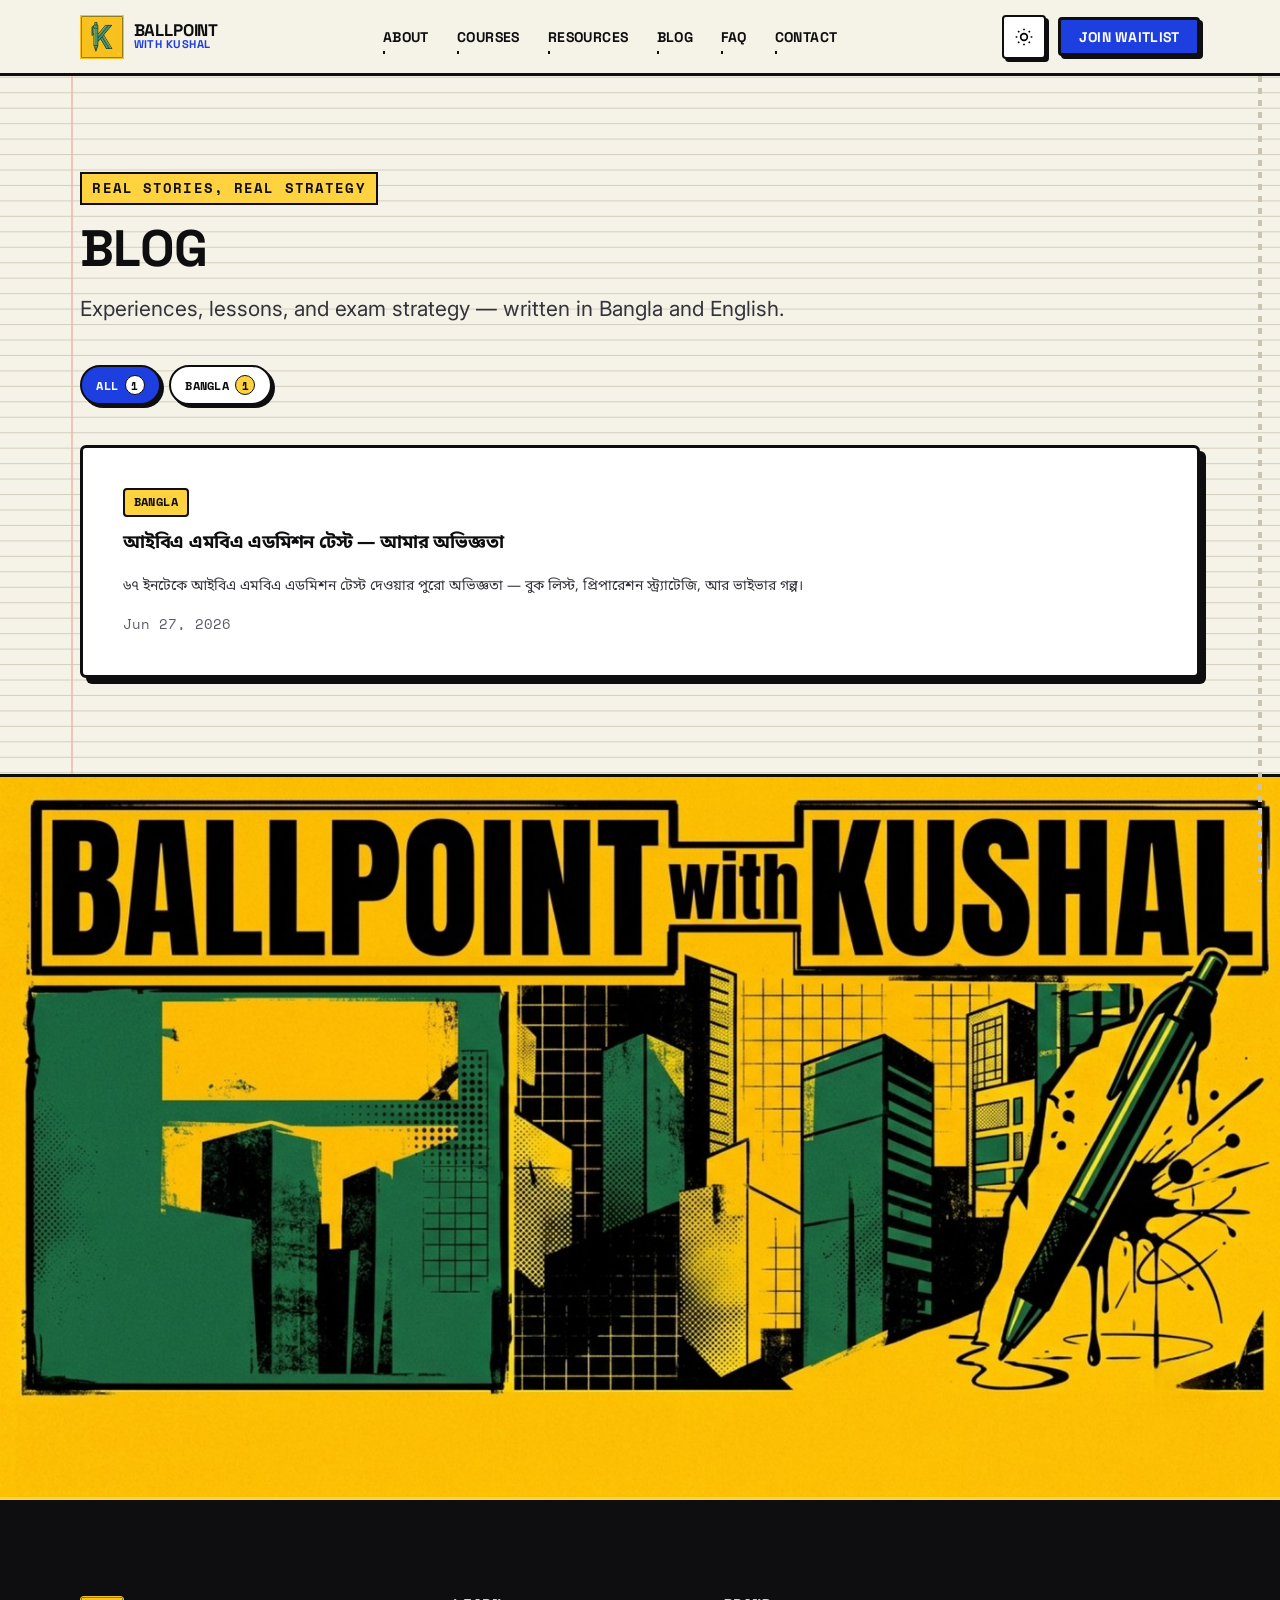
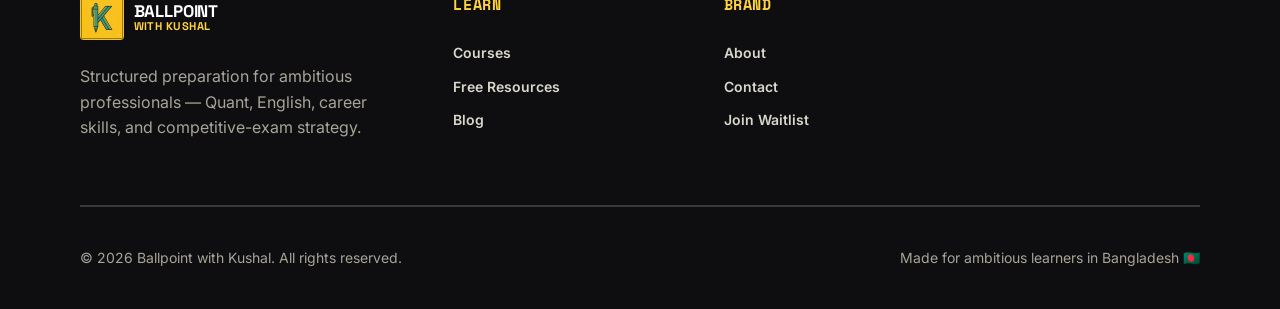
==== commit eb1d6a39: "Add files via upload" ====
--- a/blog.html
+++ b/blog.html
@@ -20,6 +20,17 @@
   <link rel="stylesheet" href="css/components.css" />
   <link rel="stylesheet" href="css/utilities.css" />
   <link rel="stylesheet" href="css/responsive.css" />
+  <link rel="stylesheet" href="css/dark-mode.css" />
+
+  <script>
+    (function () {
+      try {
+        var saved = localStorage.getItem('bwk-theme');
+        var theme = saved || (window.matchMedia('(prefers-color-scheme: dark)').matches ? 'dark' : 'light');
+        if (theme === 'dark') document.documentElement.setAttribute('data-theme', 'dark');
+      } catch (e) {}
+    })();
+  </script>
   <link rel="stylesheet" href="css/library.css" />
   <link rel="stylesheet" href="css/blog.css" />
 </head>
@@ -43,6 +54,10 @@
         <li><a href="index.html#contact">Contact</a></li>
       </ul>
       <div class="navbar__actions">
+        <button class="theme-toggle" id="themeToggle" aria-label="Toggle dark mode">
+          <svg class="icon-sun" viewBox="0 0 24 24" fill="none" stroke="currentColor" stroke-width="2"><circle cx="12" cy="12" r="4"/><path d="M12 2v2M12 20v2M4.93 4.93l1.41 1.41M17.66 17.66l1.41 1.41M2 12h2M20 12h2M6.34 17.66l-1.41 1.41M19.07 4.93l-1.41 1.41"/></svg>
+          <svg class="icon-moon" viewBox="0 0 24 24" fill="none" stroke="currentColor" stroke-width="2"><path d="M21 12.79A9 9 0 1 1 11.21 3 7 7 0 0 0 21 12.79z"/></svg>
+        </button>
         <a class="btn btn--primary btn--sm" href="index.html#waitlist">Join Waitlist</a>
       </div>
       <button class="hamburger" aria-label="Open menu" aria-controls="mobileDrawer" aria-expanded="false">
@@ -52,6 +67,10 @@
   </header>
 
   <div class="mobile-drawer" id="mobileDrawer">
+    <button class="theme-toggle theme-toggle--mobile" id="themeToggleMobile" aria-label="Toggle dark mode">
+      <svg class="icon-sun" viewBox="0 0 24 24" fill="none" stroke="currentColor" stroke-width="2"><circle cx="12" cy="12" r="4"/><path d="M12 2v2M12 20v2M4.93 4.93l1.41 1.41M17.66 17.66l1.41 1.41M2 12h2M20 12h2M6.34 17.66l-1.41 1.41M19.07 4.93l-1.41 1.41"/></svg>
+      <svg class="icon-moon" viewBox="0 0 24 24" fill="none" stroke="currentColor" stroke-width="2"><path d="M21 12.79A9 9 0 1 1 11.21 3 7 7 0 0 0 21 12.79z"/></svg>
+    </button>
     <a href="index.html#about">About</a>
     <a href="index.html#courses">Courses</a>
     <a href="resources.html">Resources</a>
@@ -128,6 +147,7 @@
     </div>
   </footer>
 
+  <script src="js/theme.js" defer></script>
   <script src="js/navigation.js" defer></script>
   <script src="js/animations.js" defer></script>
   <script src="js/blog.js" defer></script>
--- a/css/styles.css
+++ b/css/styles.css
@@ -188,30 +188,59 @@
   padding: 0.05em 0.2em 0.1em;
   z-index: 0;
 }
-/* The highlight itself is a separate ::before layer rather than a flat
-   background-color, for two reasons: (1) an SVG marker-stroke shape gives
-   it a wobbly hand-drawn edge instead of a perfect rectangle, and (2) a
-   feTurbulence-based grain filter inside that same SVG gives it real
-   surface texture, like ink soaking unevenly into paper, instead of a
-   flat digital block of colour. Both are baked into one inline SVG data
-   URI so there's no extra image request. */
-.text-gradient::before {
+/* The highlight is built from two stacked layers, both 100% CSS, with NO
+   SVG internal cross-references (no <use>, no filter/url(#id) lookups).
+   That cross-reference pattern was the actual bug in the previous
+   version: Chrome dropped support for <use href="#id"> when the SVG is
+   embedded as a CSS background-image data URI (changed Dec 2023), so the
+   whole highlight layer silently failed to render anything at all.
+
+   Layer 1 (::before): a flat yellow fill, clipped to a wobbly hand-drawn
+   marker shape — guaranteed to render, no cross-refs.
+   Layer 2 (::after): a halftone dot pattern on top of that same wobbly
+   shape, built from a tiled radial-gradient (also no cross-refs) — a
+   genuine dot texture matching the brand's halftone art, not flat colour.
+
+   Both layers share one clip-path that animates from a near-zero-width
+   sliver of the shape to the full shape, which is what produces the
+   left-to-right "highlighter sweep" — the wobble and the sweep are the
+   same animation, not two separate effects layered on top of each other. */
+.text-gradient::before,
+.text-gradient::after {
   content: "";
   position: absolute;
   left: -0.05em; right: -0.05em; top: 0.08em; bottom: 0.02em;
+  clip-path: polygon(
+    1% 18%, 1.5% 8%, 3% 4%, 4% 2%, 4% 10%, 4% 28%,
+    4% 50%, 4% 72%, 4% 90%, 4% 97%, 3% 98%, 1.5% 92%,
+    1% 75%, 1% 50%
+  );
+  transition: clip-path 0.7s ease-out;
+}
+.text-gradient::before { z-index: -2; background: var(--exam-yellow); }
+.text-gradient::after {
   z-index: -1;
-  background-image: url("data:image/svg+xml,%3Csvg xmlns='http://www.w3.org/2000/svg' viewBox='0 0 400 60' preserveAspectRatio='none'%3E%3Cfilter id='n'%3E%3CfeTurbulence type='fractalNoise' baseFrequency='0.9' numOctaves='2' result='t'/%3E%3CfeColorMatrix in='t' type='matrix' values='0 0 0 0 0  0 0 0 0 0  0 0 0 0 0  0.7 0.7 0.7 0 -0.65'/%3E%3CfeComposite operator='in' in2='SourceGraphic'/%3E%3C/filter%3E%3Cpath id='p' d='M3,11 C2,7 6,4 14,4 L388,3 C395,3 398,8 397,16 L396,46 C397,53 392,57 384,56 L12,57 C5,57 2,53 3,46 Z' fill='%23FFD23F'/%3E%3Cuse href='%23p' filter='url(%23n)' opacity='0.55'/%3E%3C/svg%3E");
-  background-repeat: no-repeat;
-  background-size: 100% 100%;
-  background-position: left center;
-  clip-path: inset(0 100% 0 0);
-  transition: clip-path 0.6s ease-out;
-}
-.text-gradient.is-revealed::before {
-  clip-path: inset(0 0 0 0);
+  background-image: radial-gradient(circle, rgba(14,14,16,0.45) 0.55px, transparent 0.6px);
+  background-size: 3px 3px;
+  transition-delay: 0.05s;
+}
+.text-gradient.is-revealed::before,
+.text-gradient.is-revealed::after {
+  clip-path: polygon(
+    1% 18%, 4% 8%, 10% 4%, 96% 2%, 99% 10%, 98% 28%,
+    100% 50%, 98% 72%, 99% 90%, 94% 97%, 8% 98%, 2% 92%,
+    1% 75%, 3% 50%
+  );
 }
 @media (prefers-reduced-motion: reduce) {
-  .text-gradient::before { transition: none; clip-path: inset(0 0 0 0); }
+  .text-gradient::before, .text-gradient::after {
+    transition: none;
+    clip-path: polygon(
+      1% 18%, 4% 8%, 10% 4%, 96% 2%, 99% 10%, 98% 28%,
+      100% 50%, 98% 72%, 99% 90%, 94% 97%, 8% 98%, 2% 92%,
+      1% 75%, 3% 50%
+    );
+  }
 }
 
 /* Monospace utility for stats, meta tags, question counters */
--- a/css/components.css
+++ b/css/components.css
@@ -248,6 +248,17 @@
    this same slot instead of the flat colour + text block above. */
 .ebook-card__cover--img { padding: 0; overflow: hidden; }
 .ebook-card__cover--img img { width: 100%; height: 100%; object-fit: cover; display: block; }
+
+/* -------------------------------- BLOG CTA ---------------------------------
+   A real, dedicated moment for the blog — not just a navbar link. Splits
+   into text + button side by side on desktop, stacks centered on mobile
+   (see responsive.css). */
+.blog-cta__inner {
+  display: flex; align-items: center; justify-content: space-between;
+  gap: var(--space-xl); flex-wrap: wrap;
+}
+.blog-cta__inner > div:first-child { flex: 1 1 420px; }
+.blog-cta__action { flex-shrink: 0; }
 
 /* ------------------------------- QUOTE SECTION -----------------------------
    Deliberately quiet: lots of empty space, one big textured quote mark
--- a/css/responsive.css
+++ b/css/responsive.css
@@ -18,6 +18,7 @@
   .scroll-rule { right: 14px; }
 }
 @media (max-width: 768px) {
+  .blog-cta__inner { flex-direction: column; text-align: center; }
   .hamburger { display: flex; }
   .navbar__links,
   .navbar__actions { display: none; }
--- a/css/dark-mode.css
+++ b/css/dark-mode.css
@@ -0,0 +1,173 @@
+/* ============================================================================
+   BALLPOINT WITH KUSHAL — dark-mode.css
+   Dark mode works by overriding the same CSS custom properties every
+   component already reads from (--ink, --paper, --white, --color-*, etc.)
+   under [data-theme="dark"] on <html>. Because every component file was
+   already written against these tokens rather than hard-coded colours,
+   this single override block re-themes virtually the entire site without
+   editing styles.css/components.css/etc. directly.
+
+   Toggled by js/theme.js, persisted in localStorage, defaults to the
+   user's OS-level prefers-color-scheme on first visit.
+   ============================================================================ */
+
+[data-theme="dark"] {
+  --ink: #F4F1E8;              /* "ink" becomes the light colour in dark mode —
+                                   every component already uses --ink for text/
+                                   borders, so this one flip handles most of it */
+  --paper: #14151A;            /* page background */
+  --paper-alt: #1B1C23;        /* alt-section background */
+  --white: #1E1F26;            /* card/surface background (was literal white) */
+  --color-surface: #1E1F26;
+  --color-bg: #14151A;
+  --color-text: #F4F1E8;
+  --color-text-soft: #C9C6BC;
+  --color-text-muted: #8E8C86;
+  --color-border: #F4F1E8;
+  --color-border-soft: #3A3B44;
+
+  /* Accent colours stay roughly the same hue but brighten slightly so
+     they still read clearly against a near-black background instead of
+     looking muddy. */
+  --ballpoint: #5C7CFF;
+  --ballpoint-dark: #3E5CE0;
+  --color-primary-light: #232744;
+  --exam-yellow: #FFD23F;      /* stays — it's already high-contrast on dark */
+  --correct-green: #2FD17C;
+  --color-secondary-dark: #1FAE63;
+  --color-secondary-light: #16291F;
+  --alert-red: #FF6B57;
+
+  /* Shadows: a hard black offset shadow disappears on a near-black
+     background, so dark mode uses a soft light-glow offset instead —
+     visually equivalent "lift" cue, adapted to the inverted palette. */
+  --shadow-sm: 4px 4px 0 rgba(0,0,0,0.6);
+  --shadow-md: 6px 6px 0 rgba(0,0,0,0.6);
+  --shadow-lg: 9px 9px 0 rgba(0,0,0,0.6);
+}
+
+/* Body background + the ruled notebook-grid lines need their own pass —
+   bg-grid reads --color-border-soft already via styles.css, so the token
+   override above handles its colour, but the base <body> background and
+   a couple of literal-colour spots below need explicit handling. */
+[data-theme="dark"] body { background: var(--paper); }
+
+/* Things that were hard-coded rather than token-based, found by sweeping
+   components.css for literal hex/rgba values instead of var(...): the
+   "problem" column background in Why This Exists, and the footer (which
+   was already dark in light mode, so it needs a check that it still
+   reads correctly rather than blending into the now-dark page). */
+[data-theme="dark"] .compare__col--problem { background: #2A1816; border-color: #5C2620; }
+[data-theme="dark"] .footer { background: #0A0A0D; border-top-color: #0A0A0D; }
+[data-theme="dark"] .footer__bottom { border-top-color: #2A2B33; }
+
+/* Form inputs and the embedded Google Form frame: the iframe itself is
+   Google's own white UI and can't be retthemed (cross-origin), so we at
+   least frame it clearly rather than let a bright white rectangle clash
+   against the dark card around it. */
+[data-theme="dark"] .form-field input,
+[data-theme="dark"] .form-field select,
+[data-theme="dark"] .form-field textarea { background: var(--paper); color: var(--ink); }
+[data-theme="dark"] .form-card--embed { background: #fff; } /* keep a light frame so the white Google iframe doesn't look like a rendering error */
+
+/* ---------------- YELLOW-BACKGROUND TEXT CONTRAST FIX ----------------------
+   --exam-yellow is deliberately left unchanged in dark mode (it's already
+   high-contrast against a dark page). But every component that pairs a
+   yellow BACKGROUND with `color: var(--ink)` was relying on --ink meaning
+   "dark" — and in dark mode --ink now means "light cream" instead, which
+   gives ~1.3:1 contrast on yellow (WCAG AA needs 4.5:1 minimum). Every one
+   of those needs its text forced back to a literal dark colour here. */
+[data-theme="dark"] .btn--ghost,
+[data-theme="dark"] .status-enrolling,
+[data-theme="dark"] .hero__chip,
+[data-theme="dark"] .timeline__item::before,
+[data-theme="dark"] .ebook-card__cover,
+[data-theme="dark"] .testimonial__avatar,
+[data-theme="dark"] .eyebrow,
+[data-theme="dark"] .card .tag,
+[data-theme="dark"] .blog-card__lang,
+[data-theme="dark"] .coming-soon-card__tag {
+  color: #0E0E10;
+}
+[data-theme="dark"] .btn--ghost:hover { color: var(--exam-yellow); } /* this one flips bg to --ink on hover, so text should become yellow, not stay dark */
+[data-theme="dark"] .footer__socials a:hover { color: #0E0E10; }
+
+/* --------------------------- THEME TOGGLE BUTTON --------------------------- */
+.theme-toggle {
+  display: inline-flex; align-items: center; justify-content: center;
+  width: 44px; height: 44px; border: 2.5px solid var(--ink);
+  border-radius: var(--radius-sm); background: var(--white);
+  box-shadow: 3px 3px 0 var(--ink); flex-shrink: 0;
+  transition: transform 0.15s ease, box-shadow 0.15s ease;
+}
+.theme-toggle:hover { transform: translate(-1px,-1px); box-shadow: 4px 4px 0 var(--ink); }
+.theme-toggle svg { width: 20px; height: 20px; }
+.theme-toggle .icon-sun { display: block; }
+.theme-toggle .icon-moon { display: none; }
+[data-theme="dark"] .theme-toggle .icon-sun { display: none; }
+[data-theme="dark"] .theme-toggle .icon-moon { display: block; }
+
+.theme-toggle--mobile { align-self: flex-start; margin-bottom: var(--space-sm); }
+
+/* --------------------------- SKYLINE THEMING ---------------------------
+   Light mode: flat ink silhouette, windows barely visible (subtle, not
+   glowing), no stars, no beacons.
+   Dark mode: buildings darken further against the near-black sky, windows
+   marked .lit get a warm glow, beacons blink red, stars twinkle in.
+   All colour/visibility logic lives here — assets/images/skyline.svg
+   itself never needs to change to support either mode. */
+.skyline-wrap { position: relative; overflow: hidden; background: var(--paper); }
+.skyline-spacer { height: clamp(2rem, 6vw, 4rem); }
+.skyline-img { width: 100%; line-height: 0; }
+.skyline-img svg.skyline-svg { width: 100%; height: clamp(140px, 22vw, 220px); display: block; }
+
+.skyline-svg .building { fill: var(--ink); }
+.skyline-svg .road { fill: var(--ink); }
+.skyline-svg .road-line { stroke: var(--paper); stroke-width: 2; opacity: 0.5; }
+.skyline-svg .pole, .skyline-svg .pole-arm, .skyline-svg .wire {
+  stroke: var(--ink); stroke-width: 2; fill: none; opacity: 0.7;
+}
+
+/* Windows: in light mode, a slightly lighter notch in the building so the
+   grid reads as architectural detail without implying anything is "lit". */
+.skyline-svg .window { fill: var(--paper); opacity: 0.18; }
+.skyline-svg .window.lit { opacity: 0.18; } /* no different from unlit in light mode */
+.skyline-svg .beacon { fill: var(--paper); opacity: 0; } /* invisible in light mode */
+.skyline-svg .star { fill: var(--exam-yellow); opacity: 0; } /* invisible in light mode */
+
+[data-theme="dark"] .skyline-svg .window.lit {
+  fill: #FFCB6B;
+  opacity: 0.95;
+  filter: drop-shadow(0 0 3px rgba(255,203,107,0.8)) drop-shadow(0 0 6px rgba(255,203,107,0.4));
+  animation: window-flicker 5s ease-in-out infinite;
+}
+[data-theme="dark"] .skyline-svg .window:not(.lit) { opacity: 0.35; fill: #2A2B33; }
+[data-theme="dark"] .skyline-svg .beacon {
+  fill: #FF4D4D; opacity: 0.9;
+  filter: drop-shadow(0 0 4px rgba(255,77,77,0.9));
+  animation: beacon-blink 2.4s steps(1) infinite;
+}
+[data-theme="dark"] .skyline-svg .star {
+  opacity: 0.85;
+  animation: star-twinkle 3.5s ease-in-out infinite;
+}
+[data-theme="dark"] .skyline-svg .building { fill: #0C0D10; }
+[data-theme="dark"] .skyline-svg .road { fill: #0C0D10; }
+
+@keyframes window-flicker {
+  0%, 92%, 100% { opacity: 0.95; }
+  94% { opacity: 0.5; }
+  96% { opacity: 0.95; }
+}
+@keyframes beacon-blink {
+  0%, 40% { opacity: 0.9; }
+  50%, 90% { opacity: 0.1; }
+  100% { opacity: 0.9; }
+}
+@keyframes star-twinkle {
+  0%, 100% { opacity: 0.3; }
+  50% { opacity: 0.95; }
+}
+@media (prefers-reduced-motion: reduce) {
+  .skyline-svg .window.lit, .skyline-svg .beacon, .skyline-svg .star { animation: none; }
+}
